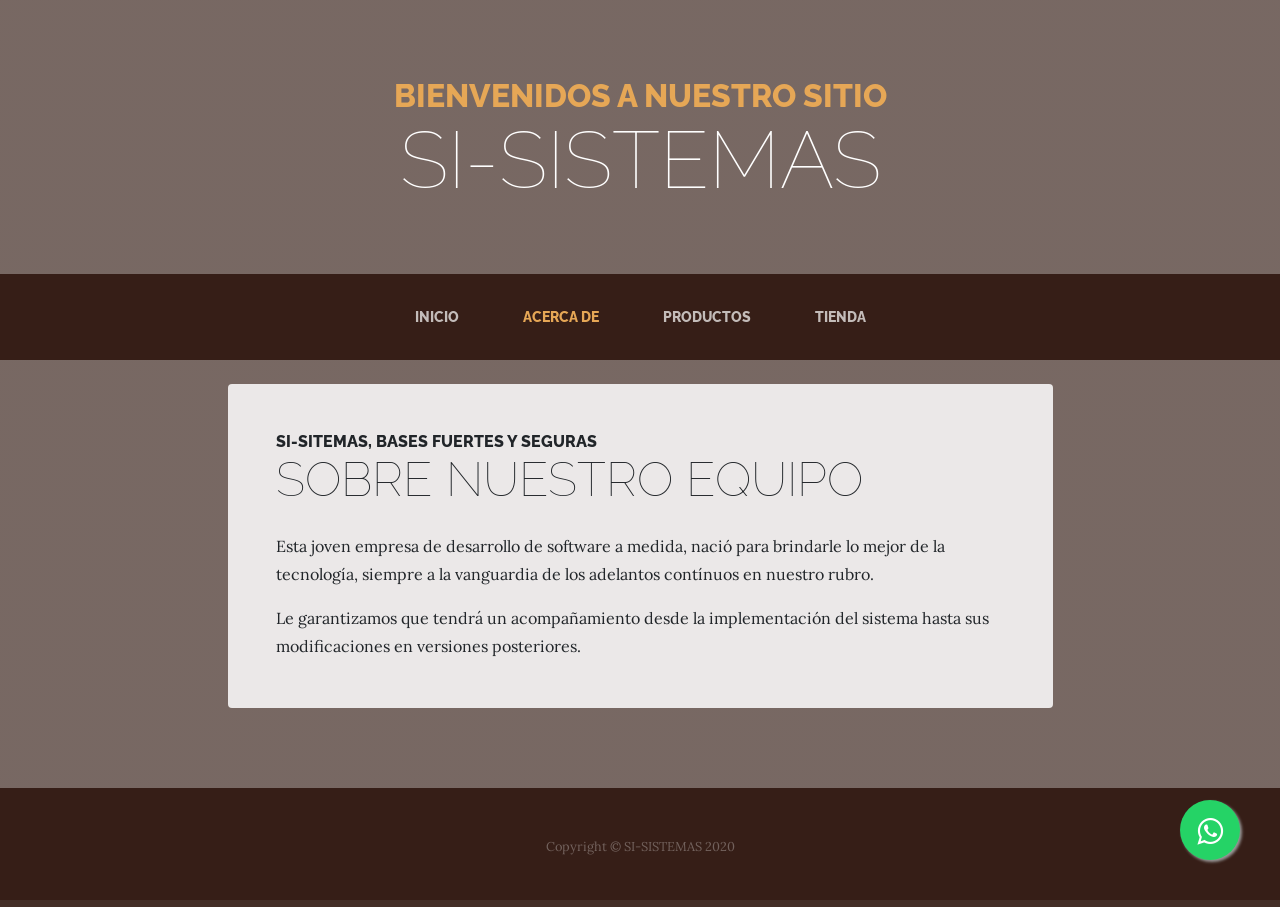
==== about.html @ 6bd874d8 "commit inicial" ====
<!DOCTYPE html>
<html lang="en">

<head>

  <meta charset="utf-8">
  <meta name="viewport" content="width=device-width, initial-scale=1, shrink-to-fit=no">
  <meta name="description" content="pagina de Freddy">
  <meta name="author" content="Simón Federico Silvero">

   <link rel="stylesheet" href="css/stylewhatsapp.css">

  <title>SI-SISTEMAS</title>

  <!-- Bootstrap core CSS -->
  <link href="vendor/bootstrap/css/bootstrap.min.css" rel="stylesheet">

  <!-- Custom fonts for this template -->
  <link href="https://fonts.googleapis.com/css?family=Raleway:100,100i,200,200i,300,300i,400,400i,500,500i,600,600i,700,700i,800,800i,900,900i" rel="stylesheet">
  <link href="https://fonts.googleapis.com/css?family=Lora:400,400i,700,700i" rel="stylesheet">

  <!-- Custom styles for this template -->
  <link href="css/business-casual.min.css" rel="stylesheet">

</head>

<body>

  <h1 class="site-heading text-center text-white d-none d-lg-block">
    <span class="site-heading-upper text-primary mb-3">Bienvenidos a nuestro sitio</span>
    <span class="site-heading-lower">SI-SISTEMAS</span>
  </h1>

  <!-- Navigation -->
  <nav class="navbar navbar-expand-lg navbar-dark py-lg-4" id="mainNav">
    <div class="container">
      <a class="navbar-brand text-uppercase text-expanded font-weight-bold d-lg-none" href="#">SI-SISTEMAS</a>
      <button class="navbar-toggler" type="button" data-toggle="collapse" data-target="#navbarResponsive" aria-controls="navbarResponsive" aria-expanded="false" aria-label="Toggle navigation">
        <span class="navbar-toggler-icon"></span>
      </button>
      <div class="collapse navbar-collapse" id="navbarResponsive">
        <ul class="navbar-nav mx-auto">
          <li class="nav-item px-lg-4">
            <a class="nav-link text-uppercase text-expanded" href="index.html">Inicio
              <span class="sr-only">(current)</span>
            </a>
          </li>
          <li class="nav-item active px-lg-4">
            <a class="nav-link text-uppercase text-expanded" href="about.html">Acerca de</a>
          </li>
          <li class="nav-item px-lg-4">
            <a class="nav-link text-uppercase text-expanded" href="products.html">Productos</a>
          </li>
          <li class="nav-item px-lg-4">
            <a class="nav-link text-uppercase text-expanded" href="store.html">Tienda</a>
          </li>
        </ul>
      </div>
    </div>
  </nav>

  <section class="page-section about-heading">
    <div class="container">
      <img class="img-fluid rounded about-heading-img mb-3 mb-lg-0" src="img/about.jpg" alt="">
      <div class="about-heading-content">
        <div class="row">
          <div class="col-xl-9 col-lg-10 mx-auto">
            <div class="bg-faded rounded p-5">
              <h2 class="section-heading mb-4">
                <span class="section-heading-upper">SI-SITEMAS, BASES FUERTES Y SEGURAS</span>
                <span class="section-heading-lower">SOBRE NUESTRO EQUIPO</span>
              </h2>
              <p>Esta joven empresa de desarrollo de software a medida, nació para brindarle lo mejor de la tecnología, siempre a la vanguardia de los adelantos contínuos en nuestro rubro.</p>
              <p class="mb-0">Le garantizamos que tendrá un acompañamiento desde la implementación del sistema hasta sus modificaciones en versiones posteriores.</p>
            </div>
          </div>
        </div>
      </div>
    </div>
  </section>

  <footer class="footer text-faded text-center py-5">
    <div class="container">
      <p class="m-0 small">Copyright &copy; SI-SISTEMAS 2020</p>
    </div>
  </footer>

  <!-- Bootstrap core JavaScript -->
  <script src="vendor/jquery/jquery.min.js"></script>
  <script src="vendor/bootstrap/js/bootstrap.bundle.min.js"></script>

  <link rel="stylesheet" href="https://maxcdn.bootstrapcdn.com/font-awesome/4.5.0/css/font-awesome.min.css">
<a href="https://api.whatsapp.com/send?phone=5491131739693&text=Hola Bienvenidos." class="float" target="_blank">
<i class="fa fa-whatsapp my-float"></i>
</a>

</body>

</html>
---- css/stylewhatsapp.css ----
.float{
	font: normal normal normal 14px/1 FontAwesome;
	position:fixed;
	width:60px;
	height:60px;
	bottom:40px;
	right:40px;
	background-color:#25d366;
	color:#FFF;
	border-radius:50px;
	text-align:center;
  font-size:30px;
	box-shadow: 2px 2px 3px #999;
  z-index:100;
}

.my-float{
	margin-top:16px;


}
---- css/business-casual.min.css ----
/*!
 * Start Bootstrap - Business Casual v5.0.9 (https://startbootstrap.com/template-overviews/business-casual)
 * Copyright 2013-2019 Start Bootstrap
 * Licensed under MIT (https://github.com/BlackrockDigital/startbootstrap-business-casual/blob/master/LICENSE)
 */body{font-family:Lora;background-image:linear-gradient(rgba(47,23,15,.65),rgba(47,23,15,.65)),url(../img/bg.jpg);background-attachment:fixed;background-position:center;background-size:cover}h1,h2,h3,h4,h5,h6{font-family:Raleway}p{line-height:1.75}.text-faded{color:rgba(255,255,255,.3)}.site-heading{margin-top:5rem;margin-bottom:5rem;text-transform:uppercase;line-height:1;font-family:Raleway}.site-heading .site-heading-upper{display:block;font-size:2rem;font-weight:800}.site-heading .site-heading-lower{font-size:5rem;font-weight:100;line-height:4rem}.page-section{margin-top:5rem;margin-bottom:5rem}.section-heading{text-transform:uppercase}.section-heading .section-heading-upper{display:block;font-size:1rem;font-weight:800}.section-heading .section-heading-lower{display:block;font-size:3rem;font-weight:100}.bg-faded{background-color:rgba(255,255,255,.85)}#mainNav{background-color:rgba(47,23,15,.9);font-family:Raleway}#mainNav .navbar-brand{color:#e6a756}#mainNav .navbar-nav .nav-item .nav-link{color:rgba(255,255,255,.7);font-weight:800}#mainNav .navbar-nav .nav-item.active .nav-link{color:#e6a756}@media (min-width:992px){#mainNav .navbar-nav .nav-item .nav-link{font-size:.9rem}#mainNav .navbar-nav .nav-item .nav-link:hover{color:rgba(255,255,255,.4)}#mainNav .navbar-nav .nav-item.active .nav-link:hover{color:#e6a756}}.btn-xl{font-weight:700;font-size:.8rem;padding-top:1.5rem;padding-bottom:1.5rem;padding-left:2rem;padding-right:2rem}.intro{position:relative}@media (min-width:992px){.intro .intro-img{width:75%;float:right}.intro .intro-text{left:0;width:60%;margin-top:3rem;position:absolute}.intro .intro-text .intro-button{width:100%;left:0;position:absolute;bottom:-2rem}}@media (min-width:1200px){.intro .intro-text{width:45%}}.cta{padding-top:5rem;padding-bottom:5rem;background-color:rgba(230,167,86,.9)}.cta .cta-inner{position:relative;padding:3rem;margin:.5rem;background-color:rgba(255,255,255,.85)}.cta .cta-inner:before{border-radius:.5rem;content:'';position:absolute;top:-.5rem;bottom:-.5rem;left:-.5rem;right:-.5rem;border:.25rem solid rgba(255,255,255,.85)}@media (min-width:992px){.about-heading .about-heading-img{position:relative;z-index:0}.about-heading .about-heading-content{margin-top:-5rem;position:relative;z-index:1}}@media (min-width:992px){.product-item .product-item-title{position:relative;z-index:1;margin-bottom:-3rem}.product-item .product-item-img{position:relative;z-index:0;max-width:60vw}.product-item .product-item-description{position:relative;z-index:1;margin-top:-3rem;max-width:50vw}}.list-hours{font-size:.9rem}.list-hours .list-hours-item{border-bottom:1px solid rgba(230,167,86,.5);padding-bottom:.25rem;margin-bottom:1rem;font-style:italic}.list-hours .list-hours-item.today{font-weight:700;color:#e6a756}@media (min-width:992px){.list-hours{width:50%;font-size:1.1rem}}.address strong{font-size:1.2rem}.footer{background-color:rgba(47,23,15,.9)}.text-primary{color:#e6a756!important}.bg-primary{background-color:#e6a756!important}.btn{box-shadow:0 3px 3px 0 rgba(33,37,41,.1)}.btn-primary{background-color:#e6a756;border-color:#e6a756}.btn-primary:active,.btn-primary:focus,.btn-primary:hover{background-color:#df902a;border-color:#df902a}.font-weight-light{font-weight:100!important}
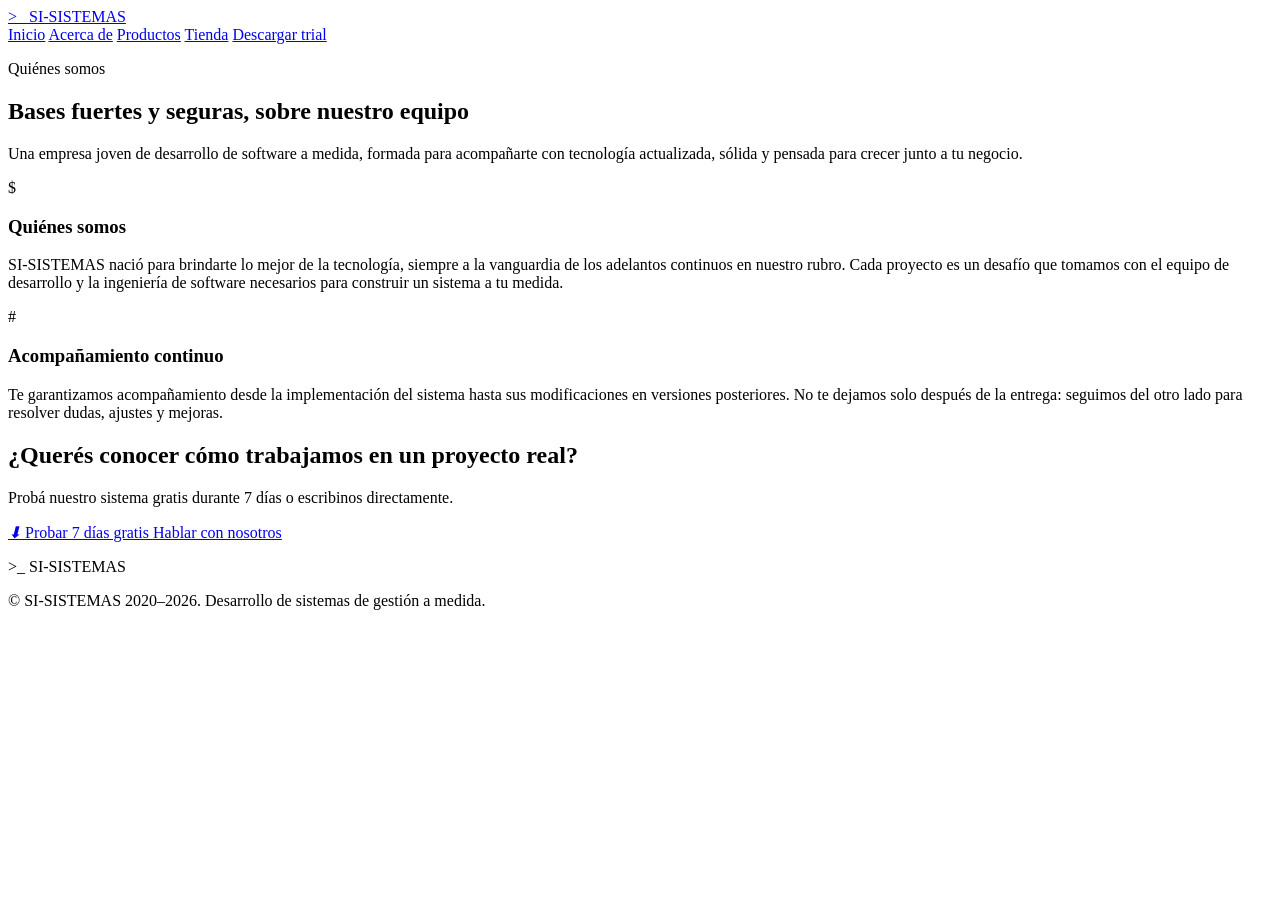
==== commit 9ebda084: "Add files via upload rediseño de pagina" ====
--- a/about.html
+++ b/about.html
@@ -1,99 +1,94 @@
 <!DOCTYPE html>
-<html lang="en">
-
+<html lang="es">
 <head>
-
-  <meta charset="utf-8">
+  <meta charset="UTF-8">
   <meta name="viewport" content="width=device-width, initial-scale=1, shrink-to-fit=no">
-  <meta name="description" content="pagina de Freddy">
   <meta name="author" content="Simón Federico Silvero">
-
-   <link rel="stylesheet" href="css/stylewhatsapp.css">
-
-  <title>SI-SISTEMAS</title>
-
-  <!-- Bootstrap core CSS -->
-  <link href="vendor/bootstrap/css/bootstrap.min.css" rel="stylesheet">
-
-  <!-- Custom fonts for this template -->
-  <link href="https://fonts.googleapis.com/css?family=Raleway:100,100i,200,200i,300,300i,400,400i,500,500i,600,600i,700,700i,800,800i,900,900i" rel="stylesheet">
-  <link href="https://fonts.googleapis.com/css?family=Lora:400,400i,700,700i" rel="stylesheet">
-
-  <!-- Custom styles for this template -->
-  <link href="css/business-casual.min.css" rel="stylesheet">
-
+  <meta name="description" content="SI-SISTEMAS - Acerca de nosotros. Desarrollo de software a medida en Argentina.">
+  <title>Acerca de | SI-SISTEMAS</title>
+  <link rel="preconnect" href="https://fonts.googleapis.com">
+  <link rel="preconnect" href="https://fonts.gstatic.com" crossorigin>
+  <link href="https://fonts.googleapis.com/css2?family=Space+Grotesk:wght@500;600;700&family=Inter:wght@400;500;600&family=JetBrains+Mono:wght@400;500&display=swap" rel="stylesheet">
+  <link rel="stylesheet" href="css/style.css">
 </head>
-
 <body>
 
-  <h1 class="site-heading text-center text-white d-none d-lg-block">
-    <span class="site-heading-upper text-primary mb-3">Bienvenidos a nuestro sitio</span>
-    <span class="site-heading-lower">SI-SISTEMAS</span>
-  </h1>
+  <header class="nav">
+    <div class="nav-inner">
+      <a href="index.html" class="logo">
+        <span class="logo-prompt">&gt;_</span> SI-SISTEMAS
+      </a>
+      <nav class="nav-links">
+        <a href="index.html">Inicio</a>
+        <a href="about.html" class="active">Acerca de</a>
+        <a href="products.html">Productos</a>
+        <a href="store.html">Tienda</a>
+        <a href="index.html#descarga" class="nav-cta">Descargar trial</a>
+      </nav>
+    </div>
+  </header>
 
-  <!-- Navigation -->
-  <nav class="navbar navbar-expand-lg navbar-dark py-lg-4" id="mainNav">
-    <div class="container">
-      <a class="navbar-brand text-uppercase text-expanded font-weight-bold d-lg-none" href="#">SI-SISTEMAS</a>
-      <button class="navbar-toggler" type="button" data-toggle="collapse" data-target="#navbarResponsive" aria-controls="navbarResponsive" aria-expanded="false" aria-label="Toggle navigation">
-        <span class="navbar-toggler-icon"></span>
-      </button>
-      <div class="collapse navbar-collapse" id="navbarResponsive">
-        <ul class="navbar-nav mx-auto">
-          <li class="nav-item px-lg-4">
-            <a class="nav-link text-uppercase text-expanded" href="index.html">Inicio
-              <span class="sr-only">(current)</span>
-            </a>
-          </li>
-          <li class="nav-item active px-lg-4">
-            <a class="nav-link text-uppercase text-expanded" href="about.html">Acerca de</a>
-          </li>
-          <li class="nav-item px-lg-4">
-            <a class="nav-link text-uppercase text-expanded" href="products.html">Productos</a>
-          </li>
-          <li class="nav-item px-lg-4">
-            <a class="nav-link text-uppercase text-expanded" href="store.html">Tienda</a>
-          </li>
-        </ul>
+  <main>
+    <section class="page-hero">
+      <div class="section-inner">
+        <p class="eyebrow">Quiénes somos</p>
+        <h1>Bases fuertes y seguras, sobre nuestro equipo</h1>
+        <p class="hero-sub page-hero-sub">
+          Una empresa joven de desarrollo de software a medida, formada para
+          acompañarte con tecnología actualizada, sólida y pensada para crecer
+          junto a tu negocio.
+        </p>
       </div>
-    </div>
-  </nav>
+    </section>
 
-  <section class="page-section about-heading">
-    <div class="container">
-      <img class="img-fluid rounded about-heading-img mb-3 mb-lg-0" src="img/about.jpg" alt="">
-      <div class="about-heading-content">
-        <div class="row">
-          <div class="col-xl-9 col-lg-10 mx-auto">
-            <div class="bg-faded rounded p-5">
-              <h2 class="section-heading mb-4">
-                <span class="section-heading-upper">SI-SITEMAS, BASES FUERTES Y SEGURAS</span>
-                <span class="section-heading-lower">SOBRE NUESTRO EQUIPO</span>
-              </h2>
-              <p>Esta joven empresa de desarrollo de software a medida, nació para brindarle lo mejor de la tecnología, siempre a la vanguardia de los adelantos contínuos en nuestro rubro.</p>
-              <p class="mb-0">Le garantizamos que tendrá un acompañamiento desde la implementación del sistema hasta sus modificaciones en versiones posteriores.</p>
-            </div>
-          </div>
+    <section class="about-content">
+      <div class="section-inner about-grid">
+        <div class="about-card">
+          <div class="feature-icon">$</div>
+          <h3>Quiénes somos</h3>
+          <p>
+            SI-SISTEMAS nació para brindarte lo mejor de la tecnología, siempre
+            a la vanguardia de los adelantos continuos en nuestro rubro. Cada
+            proyecto es un desafío que tomamos con el equipo de desarrollo y
+            la ingeniería de software necesarios para construir un sistema a
+            tu medida.
+          </p>
+        </div>
+        <div class="about-card">
+          <div class="feature-icon">#</div>
+          <h3>Acompañamiento continuo</h3>
+          <p>
+            Te garantizamos acompañamiento desde la implementación del sistema
+            hasta sus modificaciones en versiones posteriores. No te dejamos
+            solo después de la entrega: seguimos del otro lado para resolver
+            dudas, ajustes y mejoras.
+          </p>
         </div>
       </div>
-    </div>
-  </section>
+    </section>
 
-  <footer class="footer text-faded text-center py-5">
-    <div class="container">
-      <p class="m-0 small">Copyright &copy; SI-SISTEMAS 2020</p>
+    <section class="cta">
+      <div class="section-inner cta-inner">
+        <h2>¿Querés conocer cómo trabajamos en un proyecto real?</h2>
+        <p class="hero-sub">Probá nuestro sistema gratis durante 7 días o escribinos directamente.</p>
+        <div class="hero-actions cta-actions">
+          <a href="index.html#descarga" class="btn btn-primary btn-large">
+            <i class="ti">⬇</i> Probar 7 días gratis
+          </a>
+          <a href="https://api.whatsapp.com/send?phone=5491172366664&text=Hola, quiero más información sobre SI-SISTEMAS." class="btn btn-ghost btn-large" target="_blank" rel="noopener">
+            Hablar con nosotros
+          </a>
+        </div>
+      </div>
+    </section>
+  </main>
+
+  <footer class="footer">
+    <div class="section-inner footer-inner">
+      <p><span class="logo-prompt">&gt;_</span> SI-SISTEMAS</p>
+      <p class="footer-copy">© SI-SISTEMAS 2020–2026. Desarrollo de sistemas de gestión a medida.</p>
     </div>
   </footer>
 
-  <!-- Bootstrap core JavaScript -->
-  <script src="vendor/jquery/jquery.min.js"></script>
-  <script src="vendor/bootstrap/js/bootstrap.bundle.min.js"></script>
-
-  <link rel="stylesheet" href="https://maxcdn.bootstrapcdn.com/font-awesome/4.5.0/css/font-awesome.min.css">
-<a href="https://api.whatsapp.com/send?phone=5491131739693&text=Hola Bienvenidos." class="float" target="_blank">
-<i class="fa fa-whatsapp my-float"></i>
-</a>
-
 </body>
-
 </html>
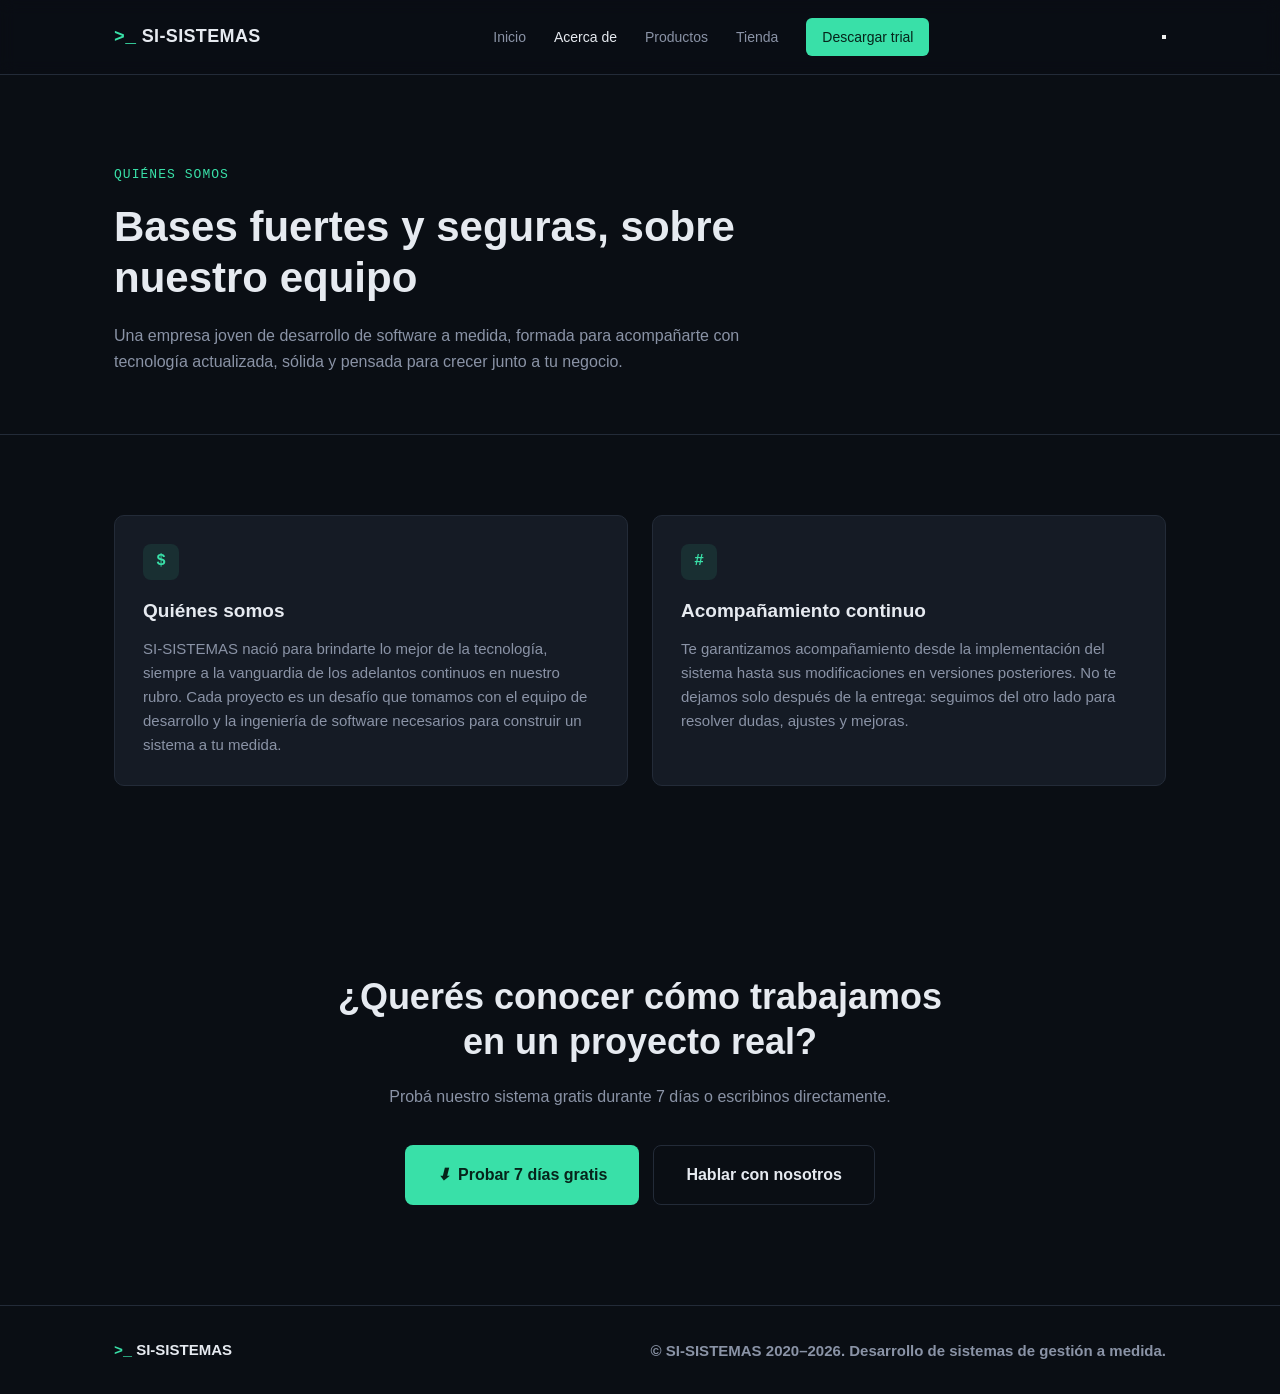
==== commit acfd12d2: "comit" ====
--- a/about.html
+++ b/about.html
@@ -18,13 +18,16 @@
       <a href="index.html" class="logo">
         <span class="logo-prompt">&gt;_</span> SI-SISTEMAS
       </a>
-      <nav class="nav-links">
+      <nav class="nav-links" id="navLinks">
         <a href="index.html">Inicio</a>
         <a href="about.html" class="active">Acerca de</a>
         <a href="products.html">Productos</a>
         <a href="store.html">Tienda</a>
         <a href="index.html#descarga" class="nav-cta">Descargar trial</a>
       </nav>
+      <button class="nav-burger" id="navBurger" aria-label="Abrir menú">
+        <span></span><span></span><span></span>
+      </button>
     </div>
   </header>
 
--- a/css/style.css
+++ b/css/style.css
@@ -0,0 +1,528 @@
+:root {
+  --bg: #0A0E14;
+  --bg-panel: #10151D;
+  --bg-card: #151B25;
+  --border: #232B38;
+  --text: #E6EAF0;
+  --text-muted: #8A93A6;
+  --accent: #39E0A8;
+  --accent-dim: #1E7A5A;
+  --accent2: #6E8FFF;
+  --font-display: 'Space Grotesk', sans-serif;
+  --font-body: 'Inter', sans-serif;
+  --font-mono: 'JetBrains Mono', monospace;
+}
+
+* { margin: 0; padding: 0; box-sizing: border-box; }
+
+html { scroll-behavior: smooth; }
+
+body {
+  background: var(--bg);
+  color: var(--text);
+  font-family: var(--font-body);
+  line-height: 1.6;
+  -webkit-font-smoothing: antialiased;
+}
+
+a { color: var(--accent2); text-decoration: none; }
+
+.section-inner {
+  max-width: 1100px;
+  margin: 0 auto;
+  padding: 0 24px;
+}
+
+/* Nav */
+.nav {
+  position: sticky;
+  top: 0;
+  z-index: 50;
+  background: rgba(10, 14, 20, 0.85);
+  backdrop-filter: blur(8px);
+  border-bottom: 1px solid var(--border);
+}
+
+.nav-inner {
+  max-width: 1100px;
+  margin: 0 auto;
+  padding: 18px 24px;
+  display: flex;
+  align-items: center;
+  justify-content: space-between;
+}
+
+.logo {
+  font-family: var(--font-display);
+  font-weight: 600;
+  font-size: 18px;
+  color: var(--text);
+  letter-spacing: 0.02em;
+}
+
+.logo-prompt {
+  color: var(--accent);
+  font-family: var(--font-mono);
+}
+
+.nav-links {
+  display: flex;
+  align-items: center;
+  gap: 28px;
+}
+
+.nav-links a {
+  color: var(--text-muted);
+  font-size: 14px;
+  font-weight: 500;
+  transition: color 0.15s ease;
+}
+
+.nav-links a:hover,
+.nav-links a.active {
+  color: var(--text);
+}
+
+.nav-cta {
+  background: var(--accent);
+  color: #06241A !important;
+  padding: 8px 16px;
+  border-radius: 6px;
+  font-weight: 600;
+}
+
+.nav-cta:hover { color: #06241A !important; opacity: 0.9; }
+
+/* Hero */
+.hero {
+  position: relative;
+  padding: 100px 24px 90px;
+  overflow: hidden;
+}
+
+.hero-grid {
+  position: absolute;
+  inset: 0;
+  background-image:
+    linear-gradient(rgba(57, 224, 168, 0.045) 1px, transparent 1px),
+    linear-gradient(90deg, rgba(57, 224, 168, 0.045) 1px, transparent 1px);
+  background-size: 48px 48px;
+  mask-image: radial-gradient(ellipse 70% 60% at 50% 0%, black 40%, transparent 100%);
+}
+
+.hero-inner {
+  position: relative;
+  max-width: 1100px;
+  margin: 0 auto;
+  display: grid;
+  grid-template-columns: 1.1fr 1fr;
+  gap: 64px;
+  align-items: center;
+}
+
+.eyebrow {
+  font-family: var(--font-mono);
+  font-size: 13px;
+  color: var(--accent);
+  letter-spacing: 0.08em;
+  text-transform: uppercase;
+  margin-bottom: 16px;
+}
+
+.hero h1 {
+  font-family: var(--font-display);
+  font-size: clamp(32px, 4.5vw, 48px);
+  line-height: 1.15;
+  font-weight: 700;
+  letter-spacing: -0.01em;
+}
+
+.hero h1 .accent { color: var(--accent); }
+
+.hero-sub {
+  margin-top: 24px;
+  font-size: 16px;
+  color: var(--text-muted);
+  max-width: 480px;
+}
+
+.hero-actions {
+  margin-top: 36px;
+  display: flex;
+  gap: 14px;
+  flex-wrap: wrap;
+}
+
+/* Buttons */
+.btn {
+  display: inline-flex;
+  align-items: center;
+  gap: 8px;
+  padding: 13px 24px;
+  border-radius: 8px;
+  font-weight: 600;
+  font-size: 15px;
+  font-family: var(--font-body);
+  transition: transform 0.12s ease, opacity 0.12s ease;
+}
+
+.btn:active { transform: scale(0.98); }
+
+.btn-primary {
+  background: var(--accent);
+  color: #06241A;
+}
+
+.btn-primary:hover { opacity: 0.9; }
+
+.btn-ghost {
+  background: transparent;
+  color: var(--text);
+  border: 1px solid var(--border);
+}
+
+.btn-ghost:hover { border-color: var(--accent-dim); }
+
+.btn-large { padding: 16px 32px; font-size: 16px; }
+
+/* Terminal */
+.terminal {
+  background: var(--bg-panel);
+  border: 1px solid var(--border);
+  border-radius: 10px;
+  overflow: hidden;
+  font-family: var(--font-mono);
+  box-shadow: 0 20px 60px -20px rgba(57, 224, 168, 0.15);
+}
+
+.terminal-bar {
+  display: flex;
+  align-items: center;
+  gap: 8px;
+  padding: 12px 16px;
+  border-bottom: 1px solid var(--border);
+  background: #0D1118;
+}
+
+.dot { width: 10px; height: 10px; border-radius: 50%; }
+.dot-red { background: #E2504A; }
+.dot-yellow { background: #EF9F27; }
+.dot-green { background: #5DCAA5; }
+
+.terminal-title {
+  margin-left: 8px;
+  font-size: 12px;
+  color: var(--text-muted);
+}
+
+.terminal-body {
+  padding: 20px 18px;
+  font-size: 13px;
+  line-height: 1.8;
+  min-height: 240px;
+  color: var(--text);
+  white-space: pre-wrap;
+}
+
+.terminal-body .prompt { color: var(--accent); }
+.terminal-body .cmt { color: var(--text-muted); }
+.terminal-body .ok { color: var(--accent); }
+
+.cursor {
+  display: inline-block;
+  width: 8px;
+  height: 14px;
+  background: var(--accent);
+  vertical-align: middle;
+  animation: blink 1s step-end infinite;
+}
+
+@keyframes blink { 50% { opacity: 0; } }
+
+/* Features */
+.features {
+  padding: 90px 0;
+  border-top: 1px solid var(--border);
+}
+
+.features h2,
+.download h2,
+.cta h2 {
+  font-family: var(--font-display);
+  font-size: clamp(26px, 3.5vw, 36px);
+  font-weight: 600;
+  max-width: 640px;
+  margin-top: 8px;
+  line-height: 1.25;
+}
+
+.feature-grid {
+  margin-top: 48px;
+  display: grid;
+  grid-template-columns: repeat(auto-fit, minmax(220px, 1fr));
+  gap: 20px;
+}
+
+.feature-card {
+  background: var(--bg-card);
+  border: 1px solid var(--border);
+  border-radius: 10px;
+  padding: 24px;
+  transition: border-color 0.15s ease;
+}
+
+.feature-card:hover { border-color: var(--accent-dim); }
+
+.feature-icon {
+  width: 36px;
+  height: 36px;
+  display: flex;
+  align-items: center;
+  justify-content: center;
+  border-radius: 8px;
+  background: rgba(57, 224, 168, 0.1);
+  color: var(--accent);
+  font-family: var(--font-mono);
+  font-weight: 600;
+  font-size: 16px;
+  margin-bottom: 16px;
+}
+
+.feature-card h3 {
+  font-family: var(--font-display);
+  font-size: 17px;
+  font-weight: 600;
+  margin-bottom: 8px;
+}
+
+.feature-card p {
+  font-size: 14px;
+  color: var(--text-muted);
+}
+
+/* Download */
+.download {
+  padding: 90px 0;
+  background: var(--bg-panel);
+  border-top: 1px solid var(--border);
+  border-bottom: 1px solid var(--border);
+}
+
+.download-inner {
+  display: grid;
+  grid-template-columns: 1.1fr 0.9fr;
+  gap: 56px;
+  align-items: center;
+}
+
+.download-list {
+  list-style: none;
+  margin-top: 28px;
+  display: flex;
+  flex-direction: column;
+  gap: 12px;
+}
+
+.download-list li {
+  font-size: 15px;
+  color: var(--text);
+  display: flex;
+  align-items: baseline;
+  gap: 10px;
+}
+
+.check {
+  color: var(--accent);
+  font-weight: 700;
+}
+
+.download-card {
+  background: var(--bg-card);
+  border: 1px solid var(--border);
+  border-radius: 12px;
+  padding: 32px;
+  text-align: center;
+}
+
+.download-card-label {
+  font-family: var(--font-mono);
+  font-size: 14px;
+  color: var(--text);
+}
+
+.download-card-meta {
+  font-size: 13px;
+  color: var(--text-muted);
+  margin-bottom: 24px;
+}
+
+.download-card-note {
+  margin-top: 20px;
+  font-size: 13px;
+  color: var(--text-muted);
+}
+
+/* CTA */
+.cta { padding: 100px 0; text-align: center; }
+
+.cta-inner h2 { margin: 8px auto 0; }
+
+.cta .hero-sub { max-width: 520px; margin: 20px auto 36px; }
+
+/* Page hero (subpages) */
+.page-hero {
+  padding: 90px 24px 60px;
+  border-bottom: 1px solid var(--border);
+}
+
+.page-hero h1 {
+  font-family: var(--font-display);
+  font-size: clamp(28px, 4vw, 42px);
+  font-weight: 700;
+  line-height: 1.2;
+  max-width: 760px;
+}
+
+.page-hero-sub {
+  margin-top: 20px;
+  max-width: 640px;
+}
+
+/* About */
+.about-content { padding: 80px 0; }
+
+.about-grid {
+  display: grid;
+  grid-template-columns: repeat(auto-fit, minmax(280px, 1fr));
+  gap: 24px;
+}
+
+.about-card {
+  background: var(--bg-card);
+  border: 1px solid var(--border);
+  border-radius: 10px;
+  padding: 28px;
+}
+
+.about-card h3 {
+  font-family: var(--font-display);
+  font-size: 19px;
+  font-weight: 600;
+  margin: 16px 0 10px;
+}
+
+.about-card p {
+  font-size: 15px;
+  color: var(--text-muted);
+}
+
+.cta-actions {
+  justify-content: center;
+  margin-top: 28px;
+}
+
+/* Products */
+.products-grid { margin-top: 0; }
+
+/* Contact */
+.contact-content { padding: 80px 0; }
+
+.contact-grid {
+  display: grid;
+  grid-template-columns: repeat(auto-fit, minmax(280px, 1fr));
+  gap: 24px;
+}
+
+.contact-card {
+  background: var(--bg-card);
+  border: 1px solid var(--border);
+  border-radius: 10px;
+  padding: 28px;
+}
+
+.contact-card h3 {
+  font-family: var(--font-display);
+  font-size: 19px;
+  font-weight: 600;
+  margin-bottom: 20px;
+}
+
+.schedule-list {
+  list-style: none;
+  display: flex;
+  flex-direction: column;
+  gap: 10px;
+}
+
+.schedule-list li {
+  display: flex;
+  justify-content: space-between;
+  font-size: 14px;
+  padding-bottom: 10px;
+  border-bottom: 1px solid var(--border);
+}
+
+.schedule-list li:last-child { border-bottom: none; padding-bottom: 0; }
+
+.schedule-list li span:first-child { color: var(--text-muted); }
+
+.closed { color: var(--accent2); }
+
+.contact-line {
+  font-size: 15px;
+  color: var(--text-muted);
+  margin-bottom: 12px;
+}
+
+.contact-line strong { color: var(--text); font-weight: 500; }
+
+.contact-whatsapp { margin-top: 16px; }
+
+/* Footer */
+.footer {
+  border-top: 1px solid var(--border);
+  padding: 32px 0;
+}
+
+.footer-inner {
+  display: flex;
+  align-items: center;
+  justify-content: space-between;
+  flex-wrap: wrap;
+  gap: 12px;
+}
+
+.footer-inner p {
+  font-family: var(--font-display);
+  font-weight: 600;
+  font-size: 15px;
+}
+
+.footer-copy {
+  font-family: var(--font-body);
+  font-weight: 400;
+  font-size: 13px;
+  color: var(--text-muted);
+}
+
+/* Responsive */
+@media (max-width: 860px) {
+  .hero-inner,
+  .download-inner {
+    grid-template-columns: 1fr;
+  }
+
+  .terminal { order: -1; }
+
+  .nav-links { gap: 14px; }
+  .nav-links a:not(.nav-cta):not(.active) { display: none; }
+}
+
+@media (max-width: 480px) {
+  .nav-links a:not(.nav-cta) { display: none; }
+  .hero { padding: 70px 20px 60px; }
+}
+
+@media (prefers-reduced-motion: reduce) {
+  .cursor { animation: none; }
+}
